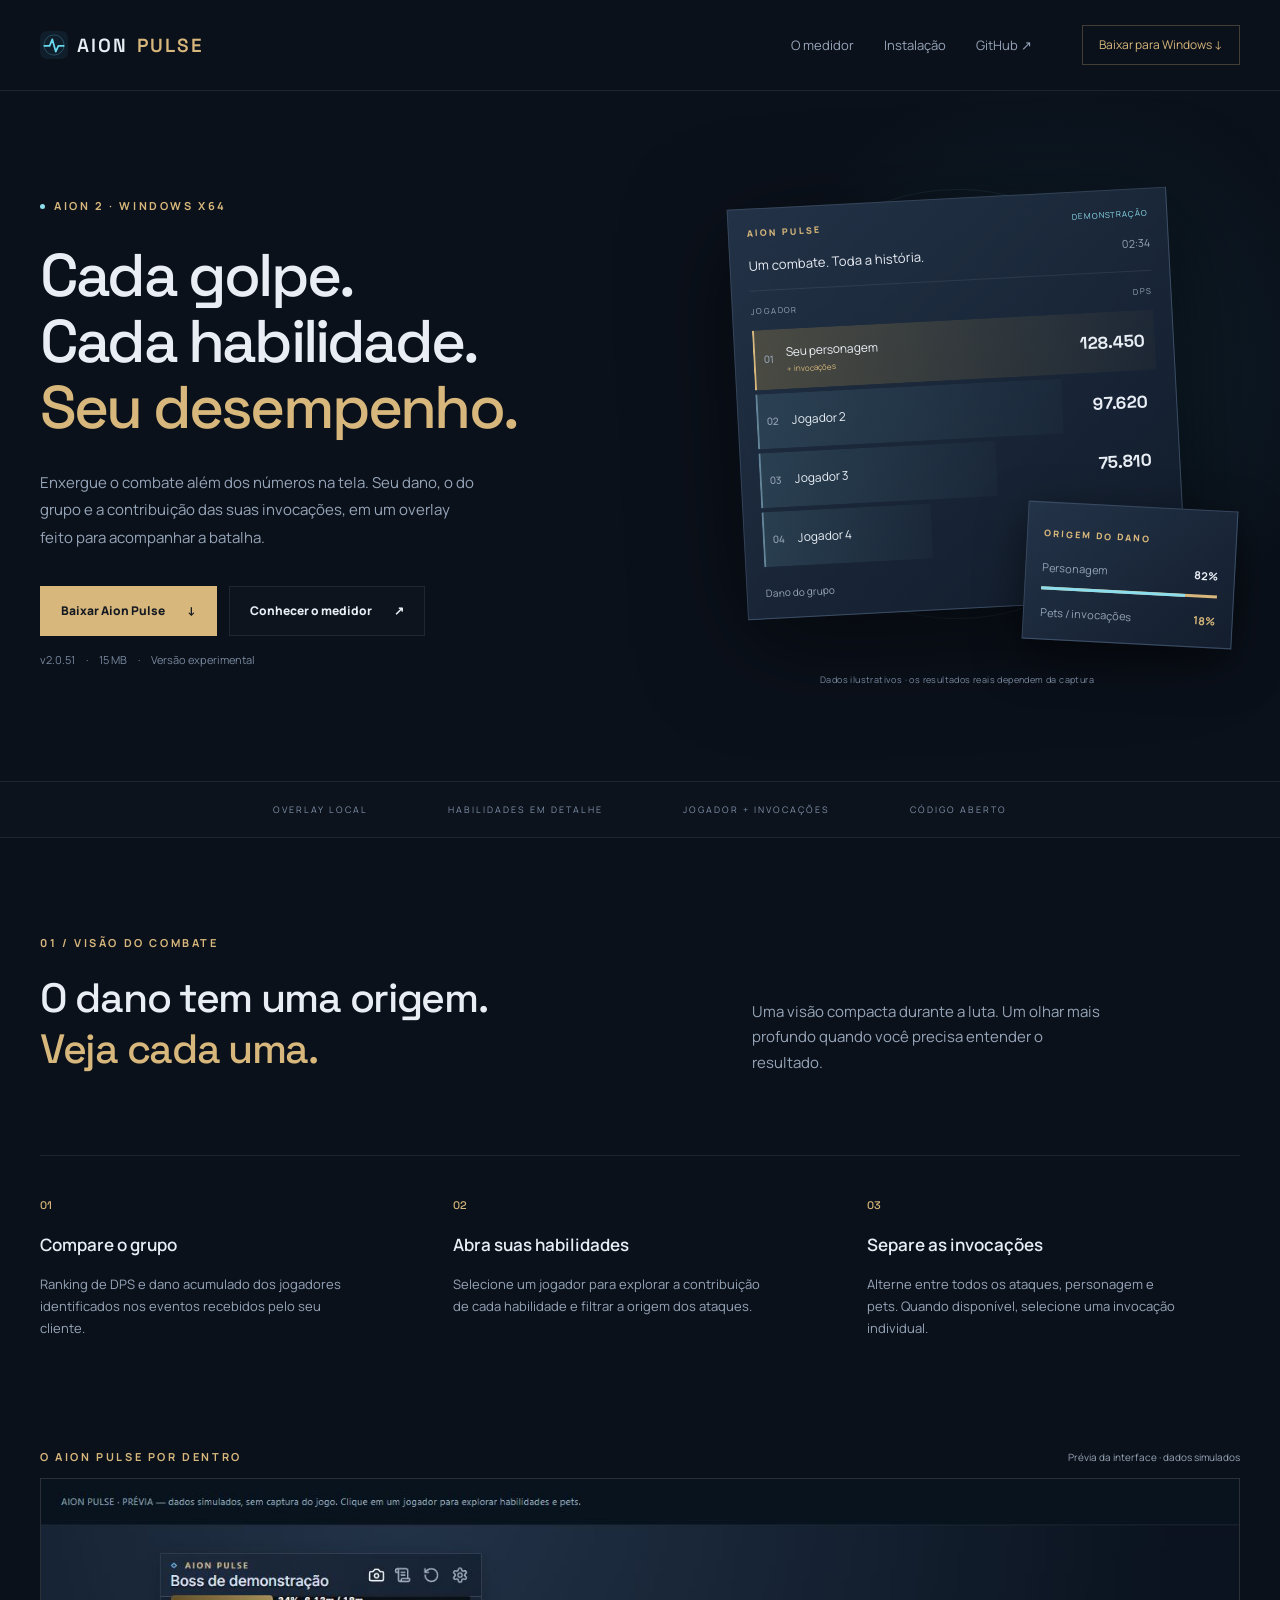
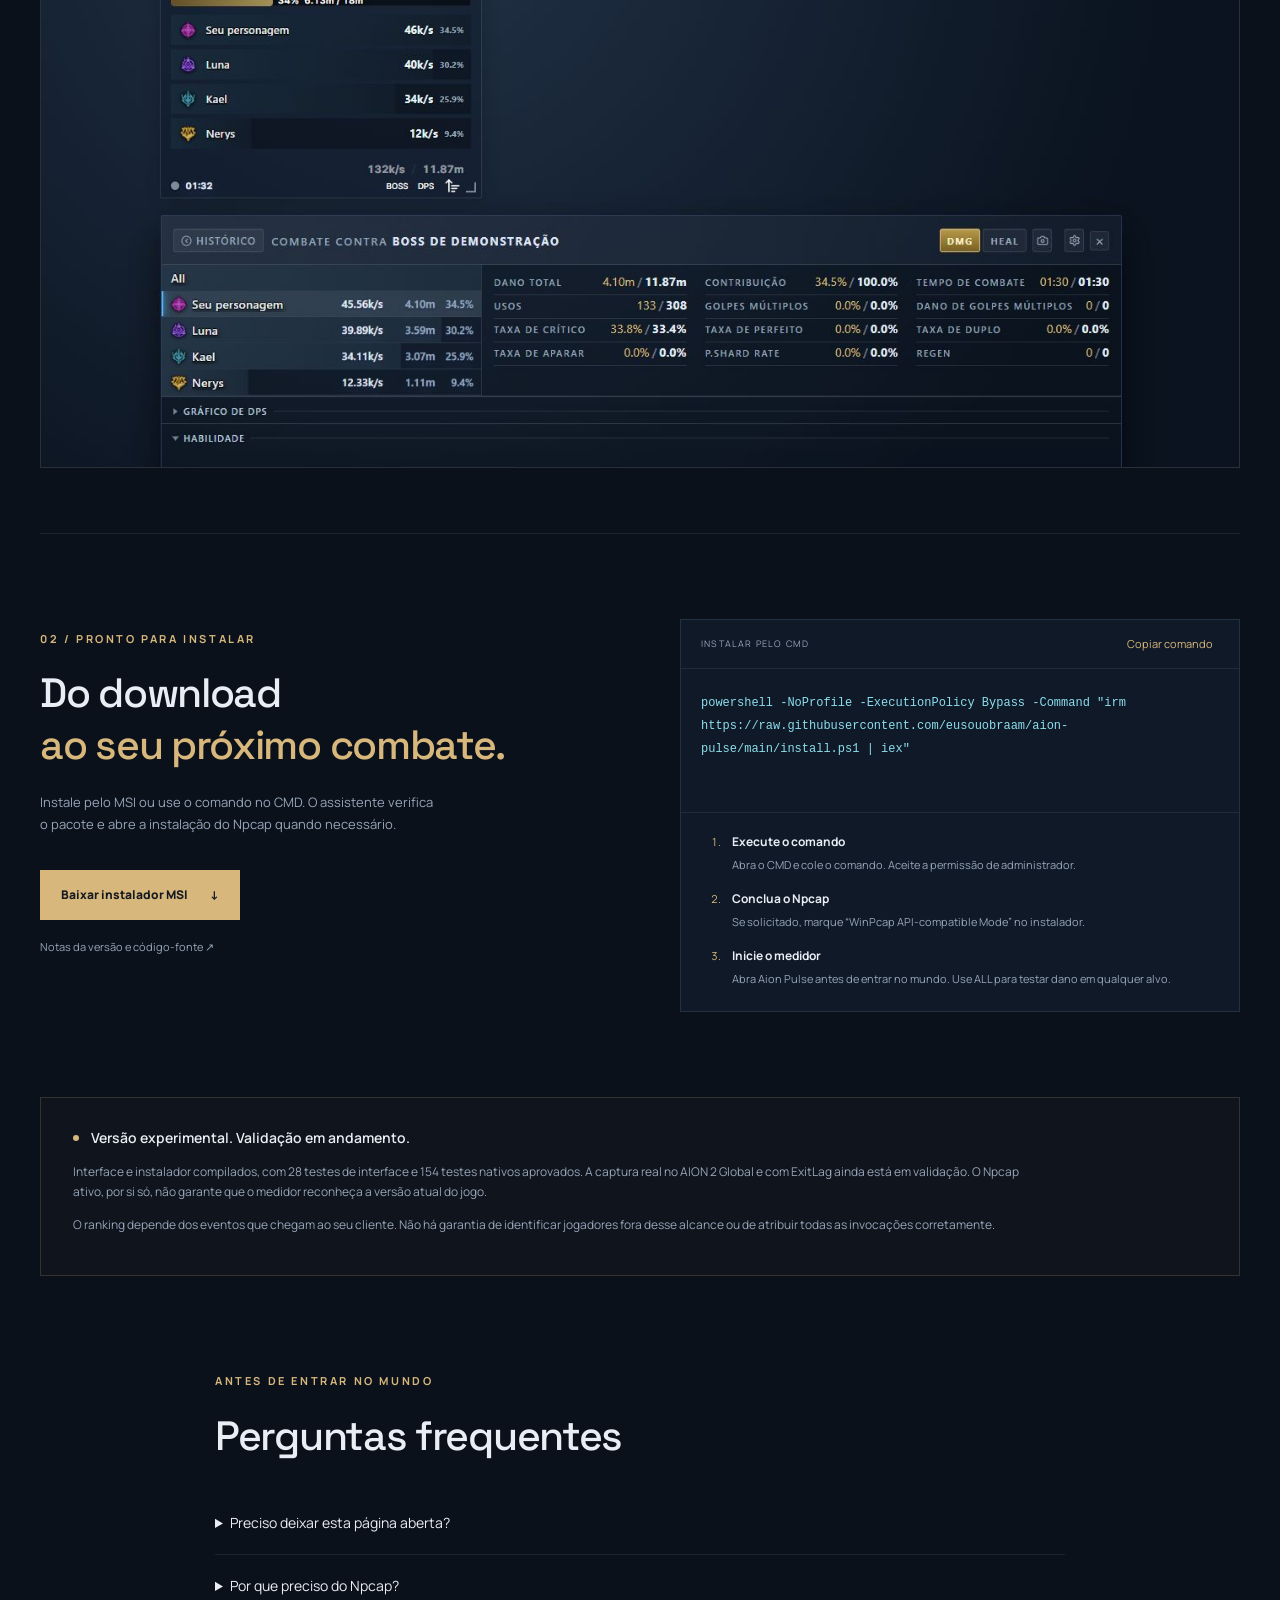
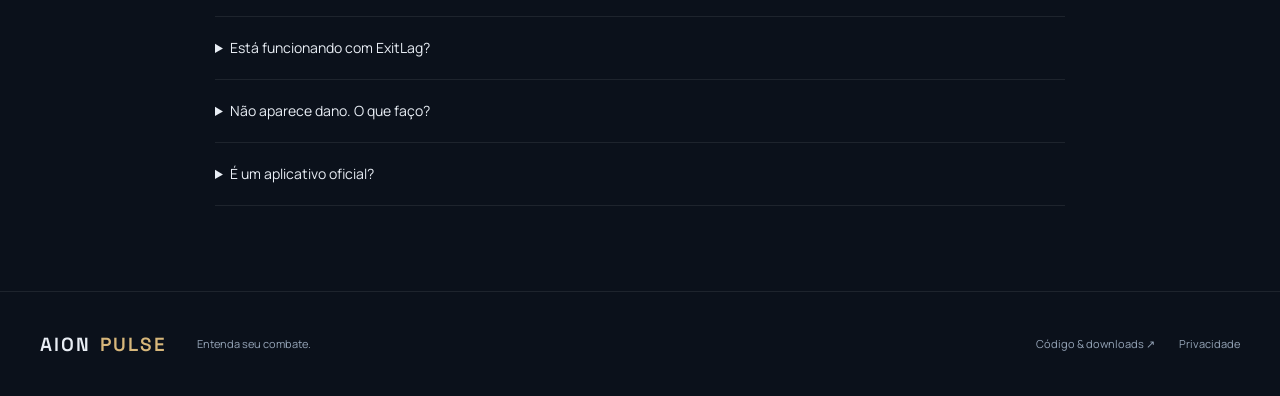
==== docs/index.html @ c13139f5 "Add GitHub Pages and published site links" ====
<!doctype html>
<html lang="pt-BR">
<head><meta charset="utf-8"><meta name="viewport" content="width=device-width,initial-scale=1"><title>Aion Pulse — cada golpe conta</title><meta name="description" content="Medidor de dano para AION 2. Explore DPS, habilidades e invocações em um overlay para Windows. Baixe a versão experimental do Aion Pulse."><meta name="theme-color" content="#0b111b"><link rel="stylesheet" href="./style.css"><link rel="icon" href="./pulse-mark.svg"><script defer src="./app.js"></script><script>window.va=window.va||function(){(window.vaq=window.vaq||[]).push(arguments)};</script></head>
<body>
<header class="nav"><a class="brand" href="#"><img src="./pulse-mark.svg" width="28" height="28" alt="">AION <span>PULSE</span></a><nav aria-label="Principal"><a href="#visao">O medidor</a><a href="#instalar">Instalação</a><a href="https://github.com/eusouobraam/aion-pulse" target="_blank" rel="noopener">GitHub ↗</a></nav><a class="nav-download" href="#instalar">Baixar para Windows ↓</a></header>
<main>
<section class="hero"><div class="hero-glow" aria-hidden="true"></div><div class="hero-copy"><p class="eyebrow"><span></span> AION 2 · WINDOWS X64</p><h1>Cada golpe.<br>Cada habilidade.<br><em>Seu desempenho.</em></h1><p class="intro">Enxergue o combate além dos números na tela. Seu dano, o do grupo e a contribuição das suas invocações, em um overlay feito para acompanhar a batalha.</p><div class="actions"><a class="button primary" href="https://github.com/eusouobraam/aion-pulse/releases/download/v2.0.51/Aion-Pulse-2.0.51-x64.msi" data-track="download_msi">Baixar Aion Pulse <span>↓</span></a><a class="button secondary" href="#visao">Conhecer o medidor <span>↗</span></a></div><p class="release">v2.0.51 <span>·</span> 15 MB <span>·</span> Versão experimental</p></div>
<div class="hero-visual"><div class="orbit" aria-hidden="true"></div><div class="meter"><div class="meter-head"><span class="tiny">AION PULSE</span><span class="live">DEMONSTRAÇÃO</span></div><div class="encounter"><span>Um combate. Toda a história.</span><small>02:34</small></div><div class="meter-labels"><span>JOGADOR</span><span>DPS</span></div><div class="player first"><i style="--fill:100%"></i><b>01</b><span>Seu personagem <small>+ invocações</small></span><strong>128.450</strong></div><div class="player"><i style="--fill:76%"></i><b>02</b><span>Jogador 2</span><strong>97.620</strong></div><div class="player"><i style="--fill:59%"></i><b>03</b><span>Jogador 3</span><strong>75.810</strong></div><div class="player"><i style="--fill:42%"></i><b>04</b><span>Jogador 4</span><strong>53.960</strong></div><div class="meter-bottom"><span>Dano do grupo</span><strong>54,8 milhões</strong></div></div><div class="pet-card"><span class="tiny">ORIGEM DO DANO</span><div><span>Personagem</span><strong>82%</strong></div><div class="source-bar"><i></i></div><div><span>Pets / invocações</span><strong class="gold">18%</strong></div></div><p class="visual-caption">Dados ilustrativos · os resultados reais dependem da captura</p></div></section>
<div class="ribbon"><span>OVERLAY LOCAL</span><span>HABILIDADES EM DETALHE</span><span>JOGADOR + INVOCAÇÕES</span><span>CÓDIGO ABERTO</span></div>
<section class="section overview" id="visao"><div><p class="eyebrow">01 / VISÃO DO COMBATE</p><h2>O dano tem uma origem.<br><em>Veja cada uma.</em></h2></div><p>Uma visão compacta durante a luta. Um olhar mais profundo quando você precisa entender o resultado.</p><div class="features"><article><span class="feature-number">01</span><h3>Compare o grupo</h3><p>Ranking de DPS e dano acumulado dos jogadores identificados nos eventos recebidos pelo seu cliente.</p></article><article><span class="feature-number">02</span><h3>Abra suas habilidades</h3><p>Selecione um jogador para explorar a contribuição de cada habilidade e filtrar a origem dos ataques.</p></article><article><span class="feature-number">03</span><h3>Separe as invocações</h3><p>Alterne entre todos os ataques, personagem e pets. Quando disponível, selecione uma invocação individual.</p></article></div></section>
<section class="section screenshot-section"><div class="screenshot-title"><p class="eyebrow">O AION PULSE POR DENTRO</p><span>Prévia da interface · dados simulados</span></div><img src="./preview.jpg" alt="Interface do Aion Pulse com ranking de jogadores e detalhes de habilidades de pets" loading="lazy" width="1400" height="900"></section>
<section class="section install" id="instalar"><div class="install-copy"><p class="eyebrow">02 / PRONTO PARA INSTALAR</p><h2>Do download<br><em>ao seu próximo combate.</em></h2><p>Instale pelo MSI ou use o comando no CMD. O assistente verifica o pacote e abre a instalação do Npcap quando necessário.</p><a class="button primary" href="https://github.com/eusouobraam/aion-pulse/releases/download/v2.0.51/Aion-Pulse-2.0.51-x64.msi" data-track="download_msi">Baixar instalador MSI <span>↓</span></a><a class="text-link" href="https://github.com/eusouobraam/aion-pulse/releases/tag/v2.0.51">Notas da versão e código-fonte ↗</a></div><div class="install-panel"><div class="terminal-head"><span>INSTALAR PELO CMD</span><button id="copy-command" type="button">Copiar comando</button></div><pre><code id="install-command">powershell -NoProfile -ExecutionPolicy Bypass -Command "irm https://raw.githubusercontent.com/eusouobraam/aion-pulse/main/install.ps1 | iex"</code></pre><p id="copy-status" role="status" aria-live="polite"></p><ol><li><strong>Execute o comando</strong><span>Abra o CMD e cole o comando. Aceite a permissão de administrador.</span></li><li><strong>Conclua o Npcap</strong><span>Se solicitado, marque “WinPcap API-compatible Mode” no instalador.</span></li><li><strong>Inicie o medidor</strong><span>Abra Aion Pulse antes de entrar no mundo. Use ALL para testar dano em qualquer alvo.</span></li></ol></div></section>
<section class="section status"><div><span class="status-dot"></span><h3>Versão experimental. Validação em andamento.</h3></div><p>Interface e instalador compilados, com 28 testes de interface e 154 testes nativos aprovados. A captura real no AION 2 Global e com ExitLag ainda está em validação. O Npcap ativo, por si só, não garante que o medidor reconheça a versão atual do jogo.</p><p>O ranking depende dos eventos que chegam ao seu cliente. Não há garantia de identificar jogadores fora desse alcance ou de atribuir todas as invocações corretamente.</p></section>
<section class="section faq"><p class="eyebrow">ANTES DE ENTRAR NO MUNDO</p><h2>Perguntas frequentes</h2><details><summary>Preciso deixar esta página aberta?</summary><p>Não. O MSI instala um aplicativo local para Windows. Você não precisa de navegador, Node.js ou Rust para executá-lo.</p></details><details><summary>Por que preciso do Npcap?</summary><p>O medidor usa o Npcap para capturar os eventos de rede usados pelo parser de combate. Ele é instalado separadamente pelo site oficial. A edição gratuita exige instalação interativa.</p></details><details><summary>Está funcionando com ExitLag?</summary><p>O código possui suporte de captura em interfaces virtuais e loopback, mas a compatibilidade nesta versão ainda precisa de validação real. Não prometemos funcionamento confirmado com ExitLag.</p></details><details><summary>Não aparece dano. O que faço?</summary><p>Confirme o Npcap instalado, reabra o medidor com administrador e selecione ALL. Se continuar vazio, ative o registro de depuração em Diagnóstico e abra um relato no GitHub. Revise o registro antes de publicá-lo: ele pode conter nomes e informações da sua conexão.</p></details><details><summary>É um aplicativo oficial?</summary><p>Não. Aion Pulse é um projeto independente, baseado no A2Tools DPS Meter e distribuído sob GPL-3.0. AION 2 e suas marcas pertencem aos respectivos titulares.</p></details></section>
</main><footer><a class="brand" href="#">AION <span>PULSE</span></a><p>Entenda seu combate.</p><div><a href="https://github.com/eusouobraam/aion-pulse">Código & downloads ↗</a><a href="./privacidade.html">Privacidade</a></div></footer>
</body></html>
---- docs/style.css ----
@import url('https://fonts.googleapis.com/css2?family=Manrope:wght@400;500;600;700;800&family=Space+Grotesk:wght@400;500;600;700&display=swap');
:root{color-scheme:dark;--bg:#0b111b;--panel:#121c2b;--text:#e9eef5;--muted:#96a5b8;--gold:#d7b77b;--cyan:#8cdeed;--line:#ffffff14}*{box-sizing:border-box}html{scroll-behavior:smooth;scroll-padding-top:90px}body{margin:0;background:var(--bg);color:var(--text);font-family:Manrope,Segoe UI,sans-serif;font-size:15px;line-height:1.7}a{color:inherit;text-decoration:none}button{font:inherit;cursor:pointer}a:focus-visible,button:focus-visible,summary:focus-visible{outline:2px solid var(--cyan);outline-offset:5px}.nav{max-width:1280px;margin:auto;padding:25px 40px;display:flex;align-items:center;gap:50px;border-bottom:1px solid var(--line)}.brand{font:600 19px Space Grotesk,sans-serif;letter-spacing:2px;display:flex;align-items:center;gap:9px}.brand span{color:var(--gold)}nav{display:flex;gap:30px;margin-left:auto;font-size:13px;color:var(--muted)}nav a:hover,.text-link:hover{color:var(--text)}.nav-download{font-size:12px;color:var(--gold);border:1px solid #d7b77b45;padding:9px 16px}.hero{max-width:1280px;margin:auto;position:relative;display:grid;grid-template-columns:1.05fr 1fr;gap:40px;padding:95px 40px 100px;min-height:670px;overflow:hidden}.hero-glow{position:absolute;width:650px;height:650px;right:-100px;top:-50px;background:radial-gradient(ellipse,#1a536242,transparent 64%);pointer-events:none}.eyebrow{font-size:11px;letter-spacing:2.6px;color:var(--gold);font-weight:700;display:flex;align-items:center;gap:9px}.eyebrow>span{height:5px;width:5px;background:var(--cyan);border-radius:50%}h1{font-family:Space Grotesk,sans-serif;font-size:clamp(42px,4.7vw,64px);line-height:1.1;letter-spacing:-2.8px;font-weight:500;margin:27px 0}em{font-style:normal;color:var(--gold)}.intro{max-width:440px;font-size:15px;color:var(--muted);line-height:1.85}.actions{display:flex;gap:12px;margin-top:34px}.button{display:inline-flex;justify-content:center;align-items:center;gap:22px;padding:14px 20px;font-size:12px;font-weight:800;border:1px solid var(--line);transition:background .2s}.primary{background:var(--gold);color:#151a22;border-color:var(--gold)}.primary:hover{background:#edd2a3}.secondary{background:#ffffff03}.secondary:hover{background:#ffffff09}.release{font-size:11px;color:#77889e;margin-top:15px}.release span{margin:0 9px}.hero-visual{position:relative;display:flex;align-items:center;justify-content:center;padding-bottom:60px}.orbit{position:absolute;width:430px;height:430px;border:1px solid #8cdeed14;border-radius:50%;transform:rotate(-20deg)}.orbit:before{content:'';position:absolute;inset:35px;border:1px dashed #8cdeed12;border-radius:50%}.meter{position:relative;width:440px;background:linear-gradient(140deg,#243449ee,#111b2bef);border:1px solid #8198b84a;box-shadow:0 25px 100px #0008;padding:16px 18px;transform:rotate(-3deg)}.meter-head{display:flex;justify-content:space-between;align-items:center}.tiny{font-size:9px;font-weight:800;letter-spacing:2px;color:var(--gold)}.live{font-size:8px;color:var(--cyan);letter-spacing:1px}.encounter{display:flex;justify-content:space-between;padding:14px 0;border-bottom:1px solid var(--line);font-size:13px}.encounter small{color:var(--muted)}.meter-labels{display:flex;justify-content:space-between;font-size:8px;letter-spacing:1.4px;color:var(--muted);padding:13px 0 8px}.player{display:flex;align-items:center;gap:13px;position:relative;isolation:isolate;padding:13px 10px;margin:4px 0;font-size:12px;overflow:hidden}.player i{position:absolute;inset:0;z-index:-1;width:var(--fill);background:linear-gradient(90deg,#4b768449,#36506319);border-left:2px solid #648599}.player.first i{background:linear-gradient(90deg,#a88b4750,#a88b470a);border-color:var(--gold)}.player b{font-size:10px;color:var(--muted);font-weight:500}.player strong{margin-left:auto;font-family:Space Grotesk,sans-serif;font-size:17px}.player small{display:block;font-size:8px;color:var(--gold)}.meter-bottom{display:flex;justify-content:space-between;padding-top:14px;color:var(--muted);font-size:10px}.meter-bottom strong{color:var(--text)}.pet-card{position:absolute;right:5px;bottom:37px;width:210px;background:linear-gradient(140deg,#233348,#131d2d);border:1px solid #677d9d66;padding:16px;box-shadow:0 15px 45px #0008;transform:rotate(3deg)}.pet-card>div:not(.source-bar){display:flex;justify-content:space-between;font-size:11px;margin-top:14px;color:var(--muted)}.pet-card strong{color:var(--text)}.gold{color:var(--gold)!important}.source-bar{height:3px;background:var(--gold);margin-top:10px}.source-bar i{display:block;width:82%;height:100%;background:var(--cyan)}.visual-caption{position:absolute;bottom:-15px;font-size:9px;letter-spacing:.4px;color:#77889e}.ribbon{border-block:1px solid var(--line);display:flex;justify-content:center;gap:80px;padding:20px;font-size:9px;letter-spacing:2px;color:#7f91a8;background:#ffffff02}.section{max-width:1200px;margin:auto;padding:85px 0}.overview{display:grid;grid-template-columns:1.4fr 1fr;gap:30px}h2{font:500 clamp(28px,3.2vw,43px)/1.25 Space Grotesk,sans-serif;letter-spacing:-1.3px;margin:20px 0}.overview>p{align-self:end;color:var(--muted);max-width:350px;margin-bottom:20px}.features{grid-column:1/-1;display:grid;grid-template-columns:repeat(3,1fr);gap:40px;margin-top:30px;border-top:1px solid var(--line);padding-top:35px}.feature-number{font:500 11px Space Grotesk,sans-serif;color:var(--gold)}h3{font-size:17px;font-weight:600;margin:14px 0 8px}.features p{font-size:13px;color:var(--muted);max-width:310px}.screenshot-section{padding-top:0;padding-bottom:65px}.screenshot-title{display:flex;justify-content:space-between;align-items:center}.screenshot-title>span{font-size:10px;color:var(--muted)}.screenshot-section img{display:block;width:100%;height:auto;max-height:590px;object-fit:cover;object-position:top;border:1px solid #ffffff20}.install{display:grid;grid-template-columns:1fr 1fr;gap:80px;border-top:1px solid var(--line)}.install-copy>p:not(.eyebrow){color:var(--muted);max-width:400px;font-size:13px}.install-copy .button{margin-top:22px}.text-link{display:block;font-size:11px;color:var(--muted);margin-top:18px}.install-panel{border:1px solid #52688648;background:#101927;align-self:center}.terminal-head{padding:14px 20px;border-bottom:1px solid var(--line);display:flex;align-items:center;justify-content:space-between;font-size:9px;letter-spacing:1.2px;color:var(--muted)}.terminal-head button{background:none;color:var(--gold);border:0;font-size:11px;letter-spacing:0}.install-panel pre{margin:0;padding:23px 20px;font-size:12px;white-space:pre-wrap;overflow-wrap:anywhere;color:var(--cyan);line-height:1.9}.install-panel ol{padding:5px 24px 22px 42px;margin:0;border-top:1px solid var(--line)}.install-panel li{padding:14px 0 0 9px;color:var(--gold);font-size:11px}.install-panel strong{display:block;color:var(--text);font-size:12px}.install-panel li span{display:block;color:var(--muted);font-size:11px;margin-top:4px}#copy-status{font-size:11px;color:var(--gold);padding:0 20px;margin:0 0 10px;min-height:18px}.status{padding:28px 32px;border:1px solid #d7b77b30;background:#d7b77b04}.status>div{display:flex;align-items:center;gap:12px}.status-dot{width:6px;height:6px;background:var(--gold);border-radius:50%}.status h3{font-size:14px;margin:0}.status p{font-size:12px;color:var(--muted);max-width:960px}.faq{max-width:850px}.faq h2{margin-bottom:30px}details{border-bottom:1px solid var(--line);padding:19px 0}summary{cursor:pointer;font-size:14px}details p{font-size:13px;color:var(--muted);max-width:710px}footer{border-top:1px solid var(--line);max-width:1280px;margin:auto;padding:32px 40px;display:flex;align-items:center;gap:30px}footer p{font-size:11px;color:var(--muted)}footer>div{margin-left:auto;display:flex;gap:24px;font-size:11px;color:var(--muted)}
@media(max-width:1260px){.section{margin-inline:40px}}@media(max-width:850px){.nav{padding:20px 24px;gap:20px}.nav nav{gap:20px}.nav-download{display:none}.hero{grid-template-columns:1fr;padding:55px 24px 65px;gap:30px}.hero-copy{max-width:550px}.hero-visual{min-height:390px;max-width:560px;width:100%;margin:auto}.ribbon{gap:25px;flex-wrap:wrap}.section{margin-inline:24px;padding-block:55px}.overview{grid-template-columns:1fr;gap:0}.overview>p{max-width:500px}.features{gap:22px}.install{grid-template-columns:1fr;gap:30px}.status{padding:24px}.screenshot-section{padding-top:0}.faq{margin-inline:24px}footer{padding:24px;flex-wrap:wrap}footer>div{margin-left:0}}@media(max-width:520px){.nav nav a:first-child{display:none}.nav nav{gap:15px;font-size:11px}.brand{font-size:15px;letter-spacing:1px}h1{font-size:43px;letter-spacing:-2px}.actions{flex-wrap:wrap}.button{padding:13px 17px}.hero-visual{min-height:340px;padding-bottom:65px}.meter{width:100%;padding:12px}.pet-card{width:175px;right:0;bottom:20px;padding:13px}.orbit{width:290px;height:290px}.features{grid-template-columns:1fr;margin-top:15px}.features p{max-width:none}.features article{border-bottom:1px solid var(--line);padding-bottom:16px}.screenshot-title{align-items:start;flex-direction:column;gap:0;padding-bottom:12px}.screenshot-section img{min-height:260px;object-fit:cover;object-position:left top}.ribbon{justify-content:start;padding-inline:24px;font-size:8px;gap:15px}.visual-caption{font-size:8px}footer p{display:none}}@media(prefers-reduced-motion:reduce){html{scroll-behavior:auto}}
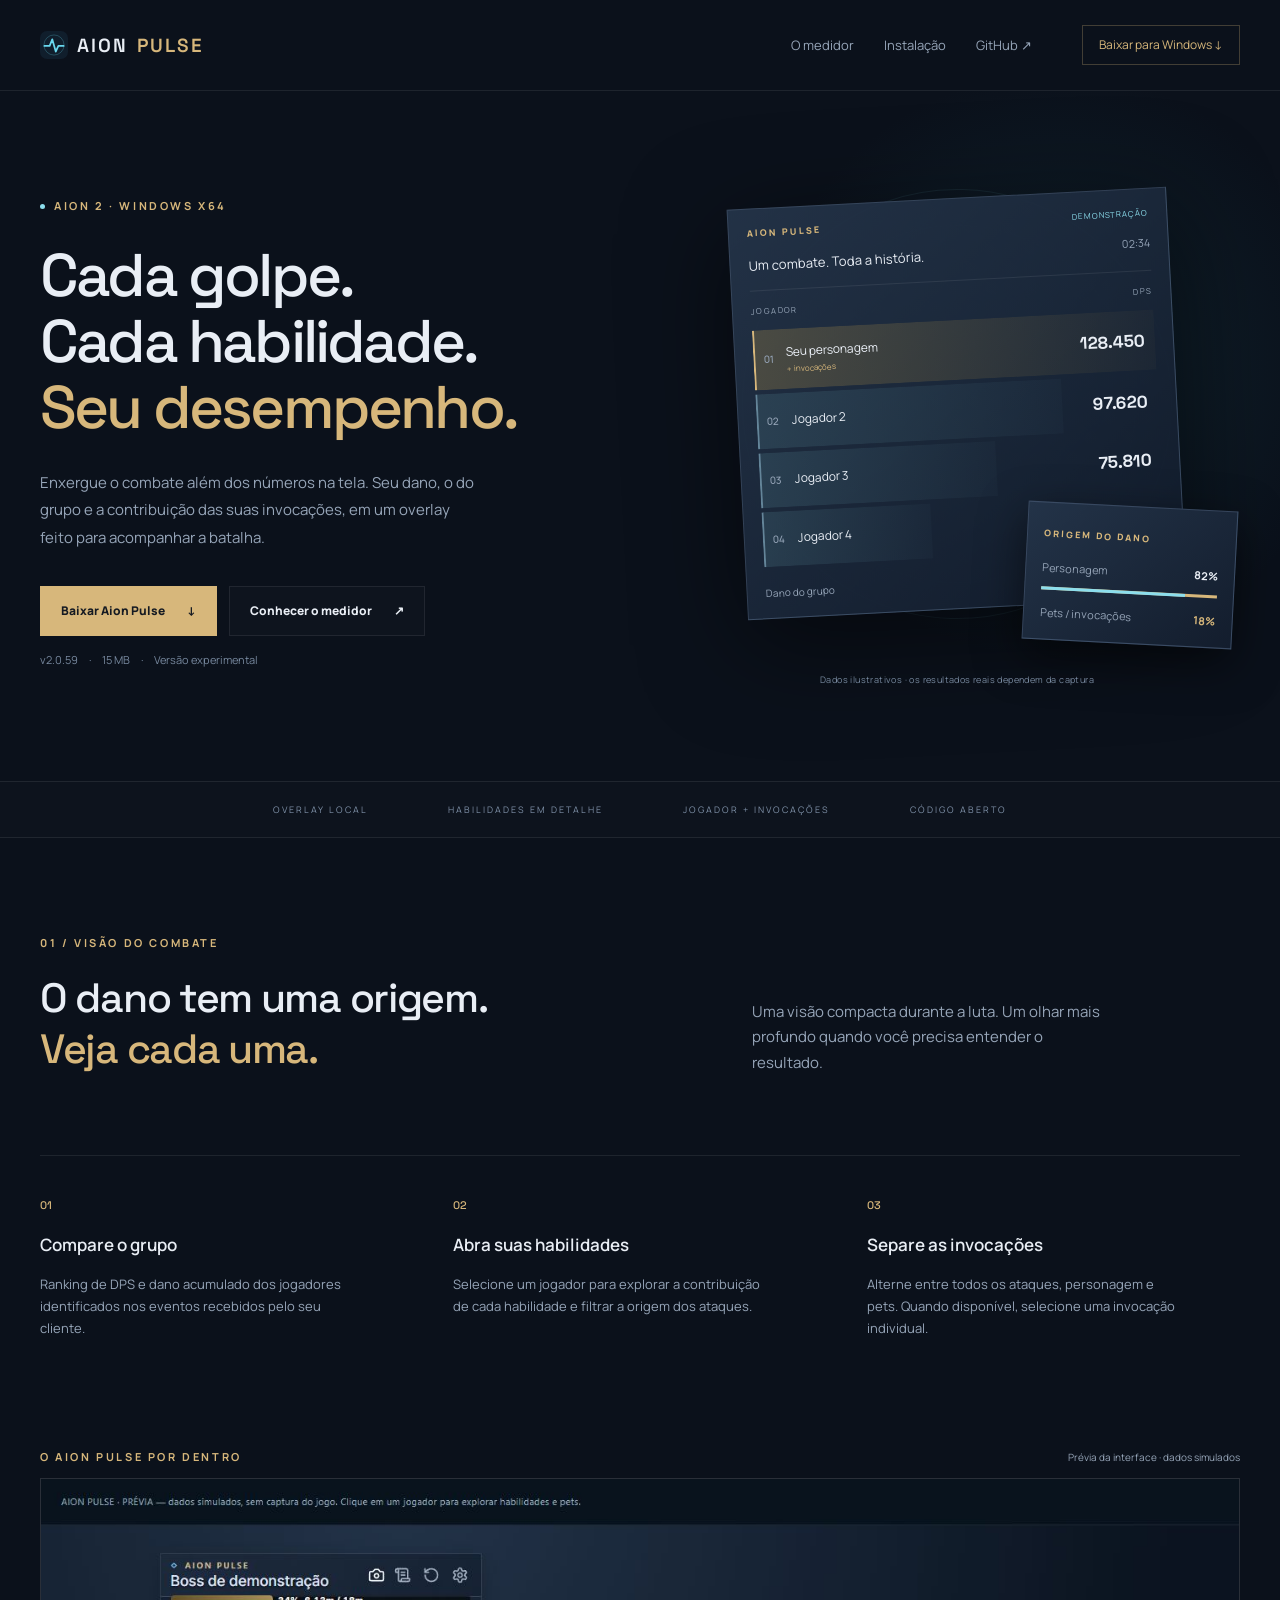
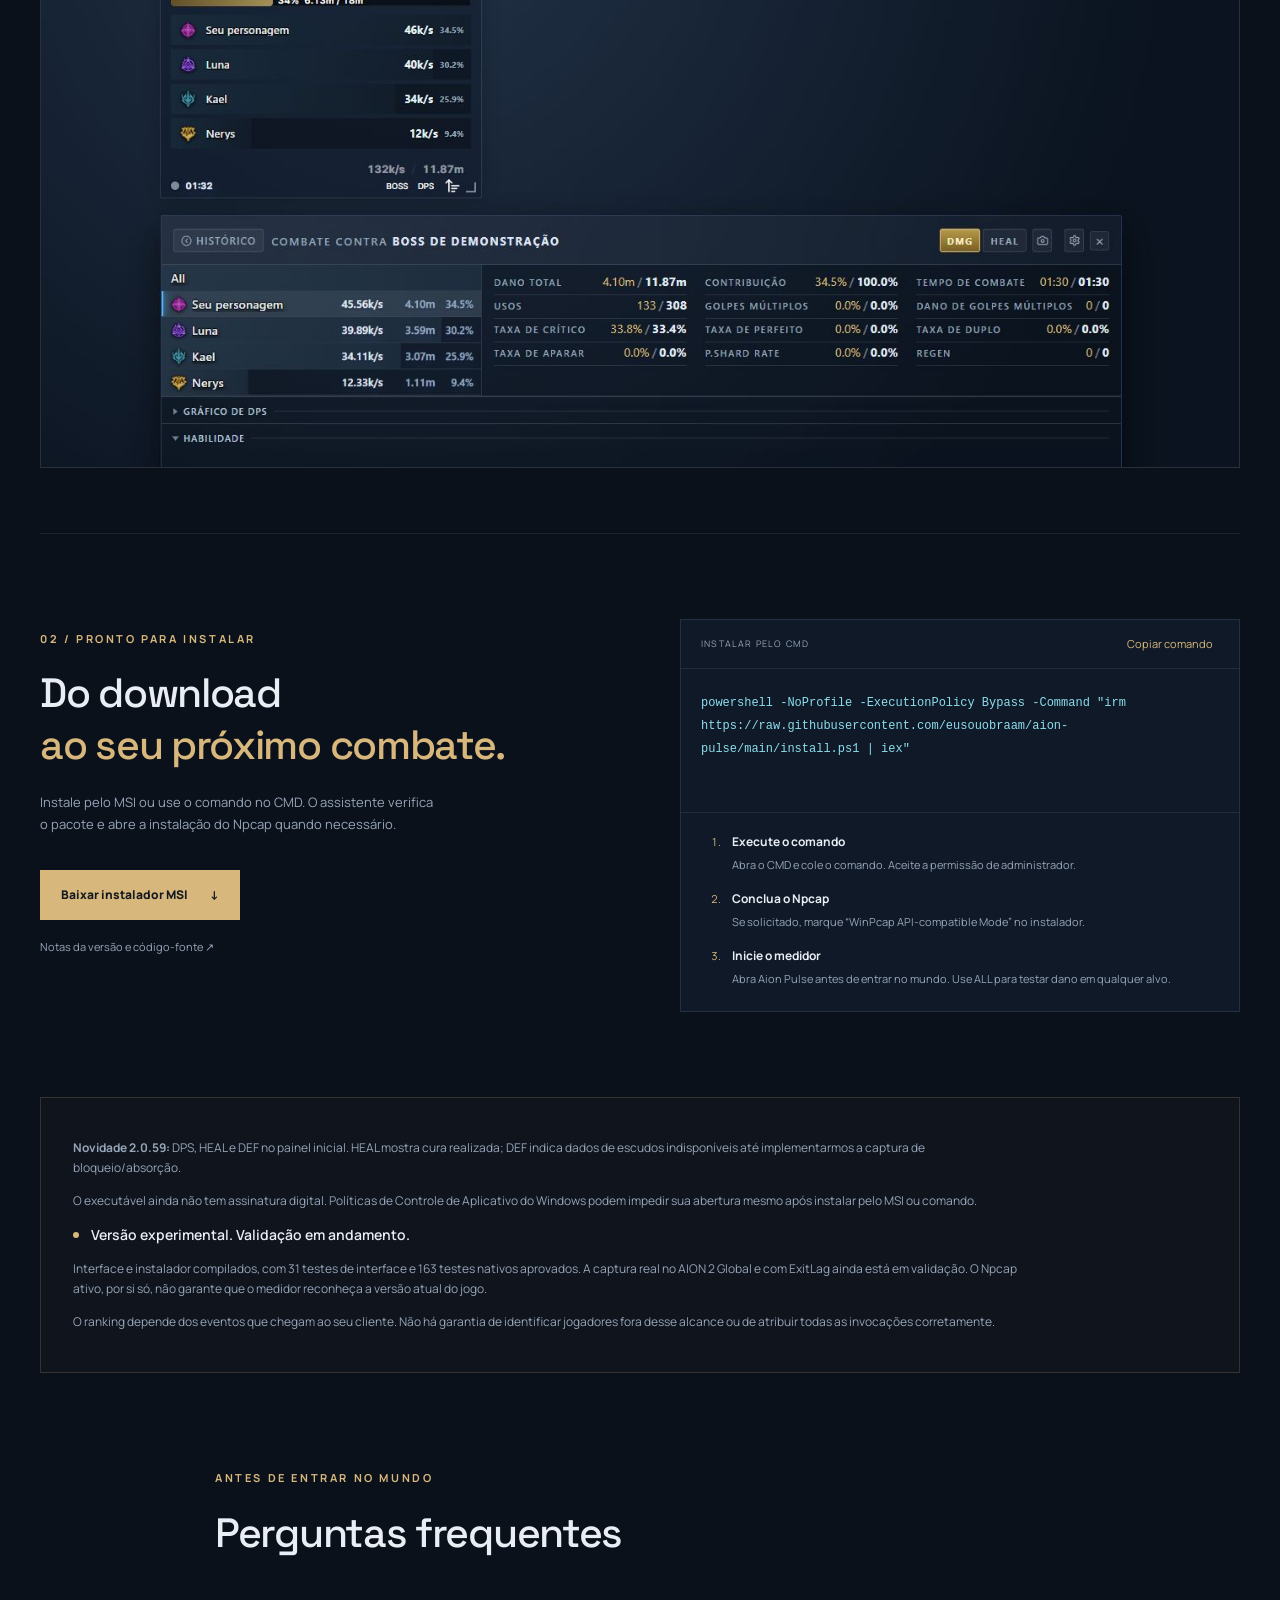
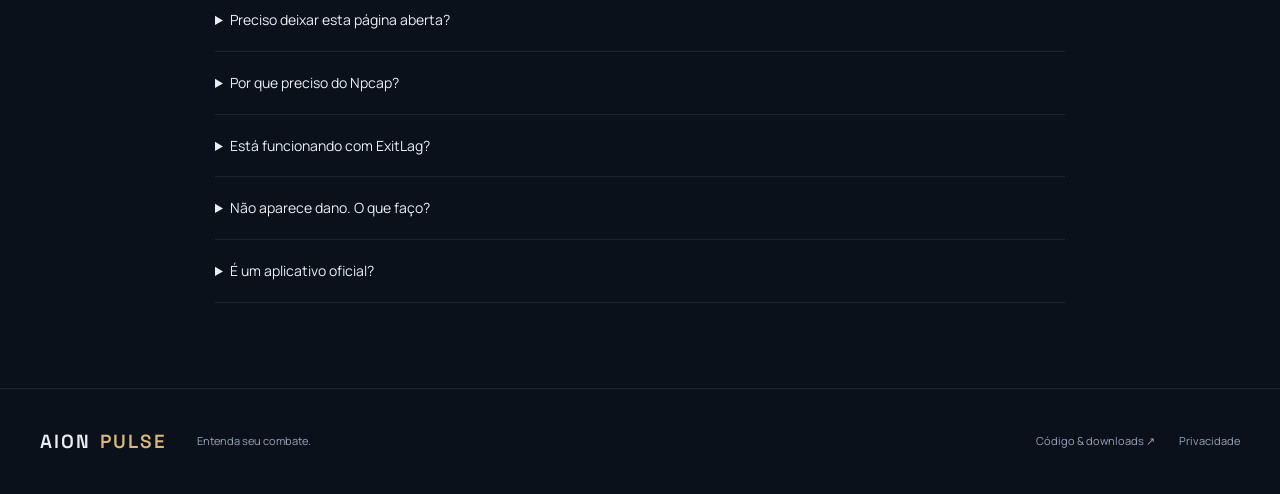
==== commit 3e58d6fa: "Update landing downloads and feature status to 2.0.59" ====
--- a/docs/index.html
+++ b/docs/index.html
@@ -4,13 +4,13 @@
 <body>
 <header class="nav"><a class="brand" href="#"><img src="./pulse-mark.svg" width="28" height="28" alt="">AION <span>PULSE</span></a><nav aria-label="Principal"><a href="#visao">O medidor</a><a href="#instalar">Instalação</a><a href="https://github.com/eusouobraam/aion-pulse" target="_blank" rel="noopener">GitHub ↗</a></nav><a class="nav-download" href="#instalar">Baixar para Windows ↓</a></header>
 <main>
-<section class="hero"><div class="hero-glow" aria-hidden="true"></div><div class="hero-copy"><p class="eyebrow"><span></span> AION 2 · WINDOWS X64</p><h1>Cada golpe.<br>Cada habilidade.<br><em>Seu desempenho.</em></h1><p class="intro">Enxergue o combate além dos números na tela. Seu dano, o do grupo e a contribuição das suas invocações, em um overlay feito para acompanhar a batalha.</p><div class="actions"><a class="button primary" href="https://github.com/eusouobraam/aion-pulse/releases/download/v2.0.51/Aion-Pulse-2.0.51-x64.msi" data-track="download_msi">Baixar Aion Pulse <span>↓</span></a><a class="button secondary" href="#visao">Conhecer o medidor <span>↗</span></a></div><p class="release">v2.0.51 <span>·</span> 15 MB <span>·</span> Versão experimental</p></div>
+<section class="hero"><div class="hero-glow" aria-hidden="true"></div><div class="hero-copy"><p class="eyebrow"><span></span> AION 2 · WINDOWS X64</p><h1>Cada golpe.<br>Cada habilidade.<br><em>Seu desempenho.</em></h1><p class="intro">Enxergue o combate além dos números na tela. Seu dano, o do grupo e a contribuição das suas invocações, em um overlay feito para acompanhar a batalha.</p><div class="actions"><a class="button primary" href="https://github.com/eusouobraam/aion-pulse/releases/download/v2.0.59/Aion-Pulse-2.0.59-x64.msi" data-track="download_msi">Baixar Aion Pulse <span>↓</span></a><a class="button secondary" href="#visao">Conhecer o medidor <span>↗</span></a></div><p class="release">v2.0.59 <span>·</span> 15 MB <span>·</span> Versão experimental</p></div>
 <div class="hero-visual"><div class="orbit" aria-hidden="true"></div><div class="meter"><div class="meter-head"><span class="tiny">AION PULSE</span><span class="live">DEMONSTRAÇÃO</span></div><div class="encounter"><span>Um combate. Toda a história.</span><small>02:34</small></div><div class="meter-labels"><span>JOGADOR</span><span>DPS</span></div><div class="player first"><i style="--fill:100%"></i><b>01</b><span>Seu personagem <small>+ invocações</small></span><strong>128.450</strong></div><div class="player"><i style="--fill:76%"></i><b>02</b><span>Jogador 2</span><strong>97.620</strong></div><div class="player"><i style="--fill:59%"></i><b>03</b><span>Jogador 3</span><strong>75.810</strong></div><div class="player"><i style="--fill:42%"></i><b>04</b><span>Jogador 4</span><strong>53.960</strong></div><div class="meter-bottom"><span>Dano do grupo</span><strong>54,8 milhões</strong></div></div><div class="pet-card"><span class="tiny">ORIGEM DO DANO</span><div><span>Personagem</span><strong>82%</strong></div><div class="source-bar"><i></i></div><div><span>Pets / invocações</span><strong class="gold">18%</strong></div></div><p class="visual-caption">Dados ilustrativos · os resultados reais dependem da captura</p></div></section>
 <div class="ribbon"><span>OVERLAY LOCAL</span><span>HABILIDADES EM DETALHE</span><span>JOGADOR + INVOCAÇÕES</span><span>CÓDIGO ABERTO</span></div>
 <section class="section overview" id="visao"><div><p class="eyebrow">01 / VISÃO DO COMBATE</p><h2>O dano tem uma origem.<br><em>Veja cada uma.</em></h2></div><p>Uma visão compacta durante a luta. Um olhar mais profundo quando você precisa entender o resultado.</p><div class="features"><article><span class="feature-number">01</span><h3>Compare o grupo</h3><p>Ranking de DPS e dano acumulado dos jogadores identificados nos eventos recebidos pelo seu cliente.</p></article><article><span class="feature-number">02</span><h3>Abra suas habilidades</h3><p>Selecione um jogador para explorar a contribuição de cada habilidade e filtrar a origem dos ataques.</p></article><article><span class="feature-number">03</span><h3>Separe as invocações</h3><p>Alterne entre todos os ataques, personagem e pets. Quando disponível, selecione uma invocação individual.</p></article></div></section>
 <section class="section screenshot-section"><div class="screenshot-title"><p class="eyebrow">O AION PULSE POR DENTRO</p><span>Prévia da interface · dados simulados</span></div><img src="./preview.jpg" alt="Interface do Aion Pulse com ranking de jogadores e detalhes de habilidades de pets" loading="lazy" width="1400" height="900"></section>
-<section class="section install" id="instalar"><div class="install-copy"><p class="eyebrow">02 / PRONTO PARA INSTALAR</p><h2>Do download<br><em>ao seu próximo combate.</em></h2><p>Instale pelo MSI ou use o comando no CMD. O assistente verifica o pacote e abre a instalação do Npcap quando necessário.</p><a class="button primary" href="https://github.com/eusouobraam/aion-pulse/releases/download/v2.0.51/Aion-Pulse-2.0.51-x64.msi" data-track="download_msi">Baixar instalador MSI <span>↓</span></a><a class="text-link" href="https://github.com/eusouobraam/aion-pulse/releases/tag/v2.0.51">Notas da versão e código-fonte ↗</a></div><div class="install-panel"><div class="terminal-head"><span>INSTALAR PELO CMD</span><button id="copy-command" type="button">Copiar comando</button></div><pre><code id="install-command">powershell -NoProfile -ExecutionPolicy Bypass -Command "irm https://raw.githubusercontent.com/eusouobraam/aion-pulse/main/install.ps1 | iex"</code></pre><p id="copy-status" role="status" aria-live="polite"></p><ol><li><strong>Execute o comando</strong><span>Abra o CMD e cole o comando. Aceite a permissão de administrador.</span></li><li><strong>Conclua o Npcap</strong><span>Se solicitado, marque “WinPcap API-compatible Mode” no instalador.</span></li><li><strong>Inicie o medidor</strong><span>Abra Aion Pulse antes de entrar no mundo. Use ALL para testar dano em qualquer alvo.</span></li></ol></div></section>
-<section class="section status"><div><span class="status-dot"></span><h3>Versão experimental. Validação em andamento.</h3></div><p>Interface e instalador compilados, com 28 testes de interface e 154 testes nativos aprovados. A captura real no AION 2 Global e com ExitLag ainda está em validação. O Npcap ativo, por si só, não garante que o medidor reconheça a versão atual do jogo.</p><p>O ranking depende dos eventos que chegam ao seu cliente. Não há garantia de identificar jogadores fora desse alcance ou de atribuir todas as invocações corretamente.</p></section>
+<section class="section install" id="instalar"><div class="install-copy"><p class="eyebrow">02 / PRONTO PARA INSTALAR</p><h2>Do download<br><em>ao seu próximo combate.</em></h2><p>Instale pelo MSI ou use o comando no CMD. O assistente verifica o pacote e abre a instalação do Npcap quando necessário.</p><a class="button primary" href="https://github.com/eusouobraam/aion-pulse/releases/download/v2.0.59/Aion-Pulse-2.0.59-x64.msi" data-track="download_msi">Baixar instalador MSI <span>↓</span></a><a class="text-link" href="https://github.com/eusouobraam/aion-pulse/releases/tag/v2.0.59">Notas da versão e código-fonte ↗</a></div><div class="install-panel"><div class="terminal-head"><span>INSTALAR PELO CMD</span><button id="copy-command" type="button">Copiar comando</button></div><pre><code id="install-command">powershell -NoProfile -ExecutionPolicy Bypass -Command "irm https://raw.githubusercontent.com/eusouobraam/aion-pulse/main/install.ps1 | iex"</code></pre><p id="copy-status" role="status" aria-live="polite"></p><ol><li><strong>Execute o comando</strong><span>Abra o CMD e cole o comando. Aceite a permissão de administrador.</span></li><li><strong>Conclua o Npcap</strong><span>Se solicitado, marque “WinPcap API-compatible Mode” no instalador.</span></li><li><strong>Inicie o medidor</strong><span>Abra Aion Pulse antes de entrar no mundo. Use ALL para testar dano em qualquer alvo.</span></li></ol></div></section>
+<section class="section status"><p><strong>Novidade 2.0.59:</strong> DPS, HEAL e DEF no painel inicial. HEAL mostra cura realizada; DEF indica dados de escudos indisponíveis até implementarmos a captura de bloqueio/absorção.</p><p>O executável ainda não tem assinatura digital. Políticas de Controle de Aplicativo do Windows podem impedir sua abertura mesmo após instalar pelo MSI ou comando.</p><div><span class="status-dot"></span><h3>Versão experimental. Validação em andamento.</h3></div><p>Interface e instalador compilados, com 31 testes de interface e 163 testes nativos aprovados. A captura real no AION 2 Global e com ExitLag ainda está em validação. O Npcap ativo, por si só, não garante que o medidor reconheça a versão atual do jogo.</p><p>O ranking depende dos eventos que chegam ao seu cliente. Não há garantia de identificar jogadores fora desse alcance ou de atribuir todas as invocações corretamente.</p></section>
 <section class="section faq"><p class="eyebrow">ANTES DE ENTRAR NO MUNDO</p><h2>Perguntas frequentes</h2><details><summary>Preciso deixar esta página aberta?</summary><p>Não. O MSI instala um aplicativo local para Windows. Você não precisa de navegador, Node.js ou Rust para executá-lo.</p></details><details><summary>Por que preciso do Npcap?</summary><p>O medidor usa o Npcap para capturar os eventos de rede usados pelo parser de combate. Ele é instalado separadamente pelo site oficial. A edição gratuita exige instalação interativa.</p></details><details><summary>Está funcionando com ExitLag?</summary><p>O código possui suporte de captura em interfaces virtuais e loopback, mas a compatibilidade nesta versão ainda precisa de validação real. Não prometemos funcionamento confirmado com ExitLag.</p></details><details><summary>Não aparece dano. O que faço?</summary><p>Confirme o Npcap instalado, reabra o medidor com administrador e selecione ALL. Se continuar vazio, ative o registro de depuração em Diagnóstico e abra um relato no GitHub. Revise o registro antes de publicá-lo: ele pode conter nomes e informações da sua conexão.</p></details><details><summary>É um aplicativo oficial?</summary><p>Não. Aion Pulse é um projeto independente, baseado no A2Tools DPS Meter e distribuído sob GPL-3.0. AION 2 e suas marcas pertencem aos respectivos titulares.</p></details></section>
 </main><footer><a class="brand" href="#">AION <span>PULSE</span></a><p>Entenda seu combate.</p><div><a href="https://github.com/eusouobraam/aion-pulse">Código & downloads ↗</a><a href="./privacidade.html">Privacidade</a></div></footer>
 </body></html>
